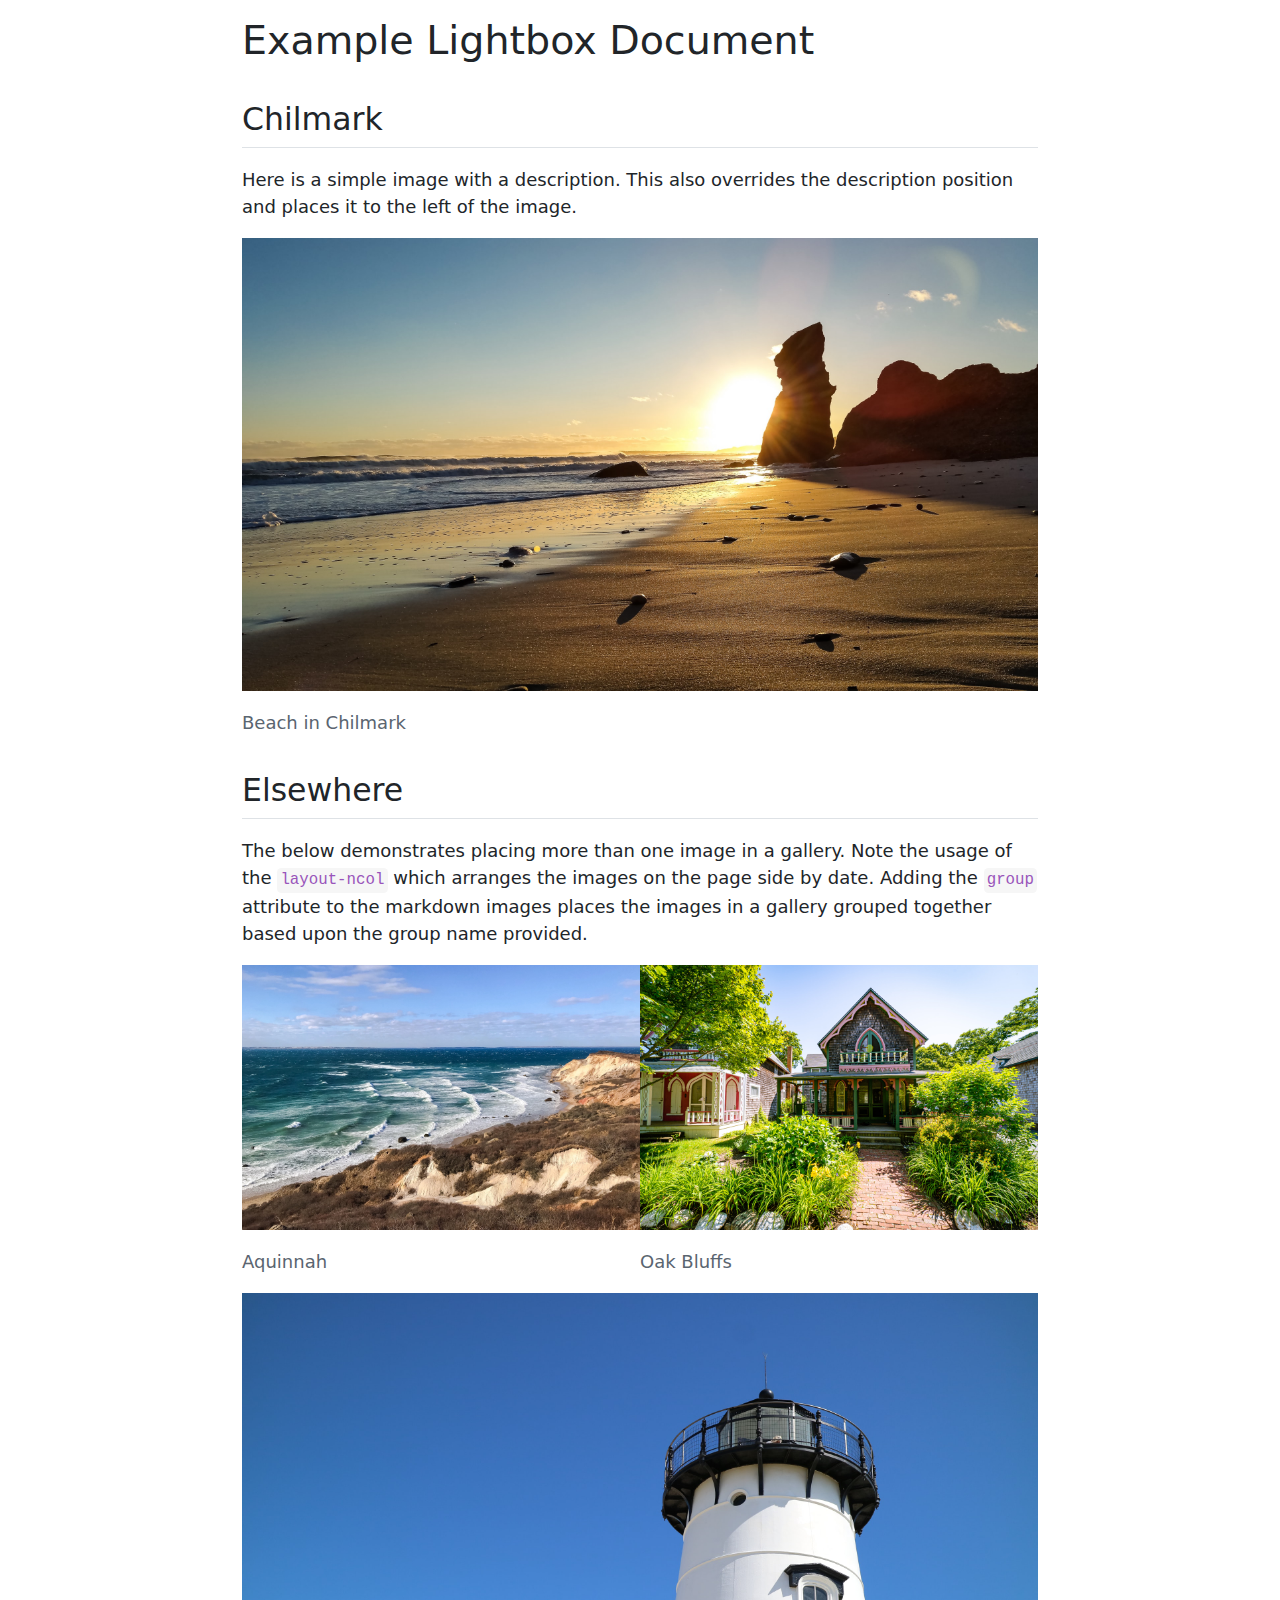
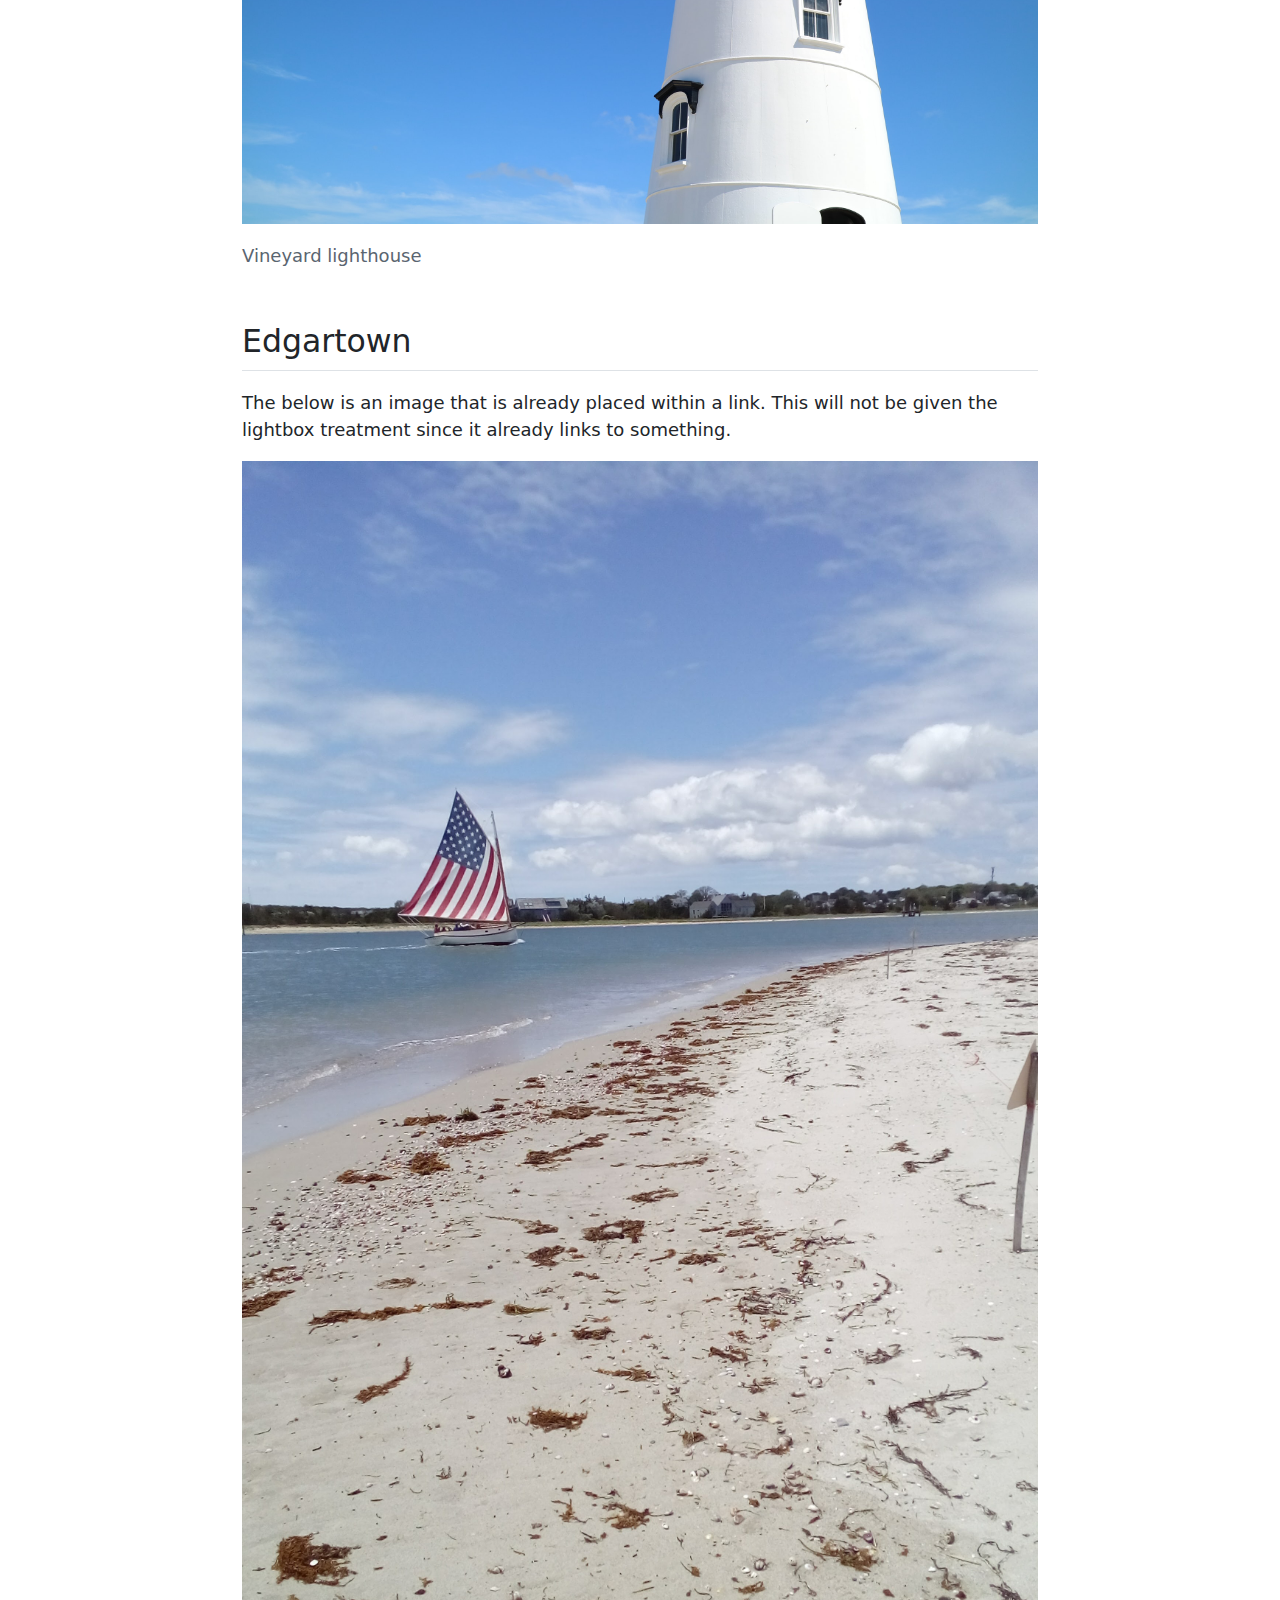
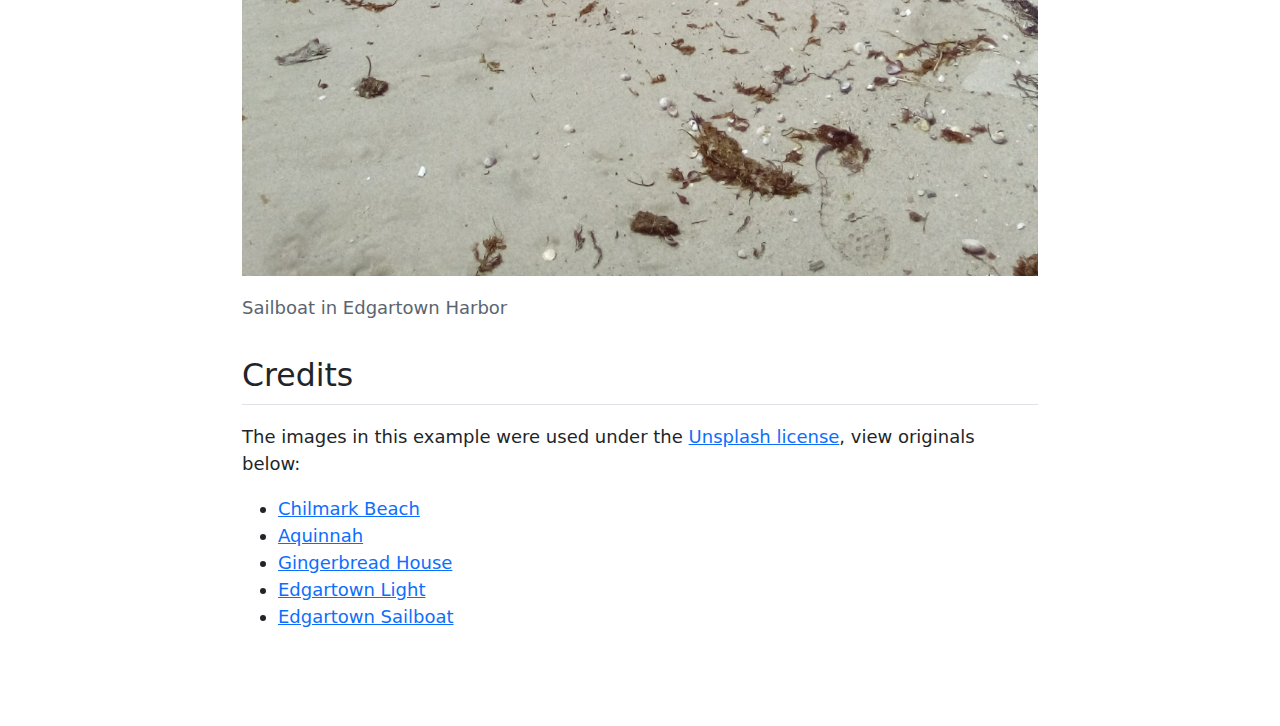
==== index.html @ 927add0f "Built site for gh-pages" ====
<!DOCTYPE html>
<html xmlns="http://www.w3.org/1999/xhtml" lang="en" xml:lang="en"><head>

<meta charset="utf-8">
<meta name="generator" content="quarto-99.9.9">

<meta name="viewport" content="width=device-width, initial-scale=1.0, user-scalable=yes">


<title>Example Lightbox Document</title>
<style>
code{white-space: pre-wrap;}
span.smallcaps{font-variant: small-caps;}
span.underline{text-decoration: underline;}
div.column{display: inline-block; vertical-align: top; width: 50%;}
div.hanging-indent{margin-left: 1.5em; text-indent: -1.5em;}
ul.task-list{list-style: none;}
</style>


<script src="example_files/libs/clipboard/clipboard.min.js"></script>
<script src="example_files/libs/quarto-html/quarto.js"></script>
<script src="example_files/libs/quarto-html/popper.min.js"></script>
<script src="example_files/libs/quarto-html/tippy.umd.min.js"></script>
<script src="example_files/libs/quarto-html/anchor.min.js"></script>
<link href="example_files/libs/quarto-html/tippy.css" rel="stylesheet">
<link href="example_files/libs/quarto-html/quarto-syntax-highlighting.css" rel="stylesheet" id="quarto-text-highlighting-styles">
<script src="example_files/libs/bootstrap/bootstrap.min.js"></script>
<link href="example_files/libs/bootstrap/bootstrap-icons.css" rel="stylesheet">
<link href="example_files/libs/bootstrap/bootstrap.min.css" rel="stylesheet" id="quarto-bootstrap" data-mode="light">
<script src="example_files/libs/quarto-contrib/glightbox/glightbox.min.js"></script>
<link href="example_files/libs/quarto-contrib/glightbox/glightbox.min.css" rel="stylesheet">
<link href="example_files/libs/quarto-contrib/glightbox/lightbox.css" rel="stylesheet">


</head>

<body class="fullcontent">

<div id="quarto-content" class="page-columns page-rows-contents page-layout-article">

<main class="content" id="quarto-document-content">

<header id="title-block-header" class="quarto-title-block default">
<div class="quarto-title">
<h1 class="title">Example Lightbox Document</h1>
</div>



<div class="quarto-title-meta">

    
    
  </div>
  

</header>

<section id="chilmark" class="level2">
<h2 class="anchored" data-anchor-id="chilmark">Chilmark</h2>
<p>Here is a simple image with a description. This also overrides the description position and places it to the left of the image.</p>
<div class="quarto-figure quarto-figure-center">
<figure class="figure">
<p><a href="images/mv-0.jpg" class="lightbox" data-gallery="quarto-lightbox-gallery-1" data-description="Chilmark has a reputation as having some of the best beaches on Martha's Vineyard. Chilmark beaches are resident only in the summer, so be sure to have your proof of residency ready if you'd like to visit one of these special places." data-desc-position="left" title="Beach in Chilmark"><img src="images/mv-0.jpg" title="fig:" class="img-fluid figure-img"></a></p>
<p></p><figcaption aria-hidden="true" class="figure-caption">Beach in Chilmark</figcaption><p></p>
</figure>
</div>
</section>
<section id="elsewhere" class="level2">
<h2 class="anchored" data-anchor-id="elsewhere">Elsewhere</h2>
<p>The below demonstrates placing more than one image in a gallery. Note the usage of the <code>layout-ncol</code> which arranges the images on the page side by date. Adding the <code>group</code> attribute to the markdown images places the images in a gallery grouped together based upon the group name provided.</p>
<div class="quarto-layout-panel">
<div class="quarto-layout-row quarto-layout-valign-top">
<div class="quarto-figure quarto-figure-center" style="flex-basis: 50.0%;justify-content: center;">
<figure class="figure">
<p><a href="images/mv-1.jpg" class="lightbox" data-description="The waves break off the coast of Aquinnah on a beautiful summer day." data-gallery="elsewhere" title="Aquinnah"><img src="images/mv-1.jpg" title="fig:" class="img-fluid figure-img"></a></p>
<p></p><figcaption aria-hidden="true" class="figure-caption">Aquinnah</figcaption><p></p>
</figure>
</div>
<div class="quarto-figure quarto-figure-center" style="flex-basis: 50.0%;justify-content: center;">
<figure class="figure">
<p><a href="images/mv-3.jpg" class="lightbox" data-description="Oak Bluffs is famous for its Gingerbread cottages, busy town center, and party like atmosphere." data-gallery="elsewhere" title="Oak Bluffs"><img src="images/mv-3.jpg" title="fig:" class="img-fluid figure-img"></a></p>
<p></p><figcaption aria-hidden="true" class="figure-caption">Oak Bluffs</figcaption><p></p>
</figure>
</div>
</div>
<div class="quarto-layout-row quarto-layout-valign-top">
<div class="quarto-figure quarto-figure-center" style="flex-basis: 100.0%;justify-content: center;">
<figure class="figure">
<p><a href="images/mv-2.jpg" class="lightbox" data-description="The Edgartown Lighthouse is a short walk from downtown and has beautiful views over the entrance to Edgartown Harbor." data-gallery="elsewhere" title="Vineyard lighthouse"><img src="images/mv-2.jpg" title="fig:" class="img-fluid figure-img"></a></p>
<p></p><figcaption aria-hidden="true" class="figure-caption">Vineyard lighthouse</figcaption><p></p>
</figure>
</div>
</div>
</div>
</section>
<section id="edgartown" class="level2">
<h2 class="anchored" data-anchor-id="edgartown">Edgartown</h2>
<p>The below is an image that is already placed within a link. This will not be given the lightbox treatment since it already links to something.</p>
<div class="quarto-figure quarto-figure-center">
<figure class="figure">
<p><a href="https://www.google.com"><img src="images/mv-4.jpg" class="img-fluid figure-img"></a></p>
<p></p><figcaption aria-hidden="true" class="figure-caption">Sailboat in Edgartown Harbor</figcaption><p></p>
</figure>
</div>
</section>
<section id="credits" class="level2">
<h2 class="anchored" data-anchor-id="credits">Credits</h2>
<p>The images in this example were used under the <a href="https://unsplash.com/license">Unsplash license</a>, view originals below:</p>
<ul>
<li><a href="https://unsplash.com/photos/VBDJGOMCwps">Chilmark Beach</a></li>
<li><a href="https://unsplash.com/photos/2iQnDPLIXwU">Aquinnah</a></li>
<li><a href="https://unsplash.com/photos/HQEtvlNzUyA">Gingerbread House</a></li>
<li><a href="https://unsplash.com/photos/f59MyOfLpi8">Edgartown Light</a></li>
<li><a href="https://unsplash.com/photos/IiLiz7XpQpI">Edgartown Sailboat</a></li>
</ul>
</section>

</main>
<!-- /main column -->
<script id="quarto-html-after-body" type="application/javascript">
window.document.addEventListener("DOMContentLoaded", function (event) {
  const toggleBodyColorMode = (bsSheetEl) => {
    const mode = bsSheetEl.getAttribute("data-mode");
    const bodyEl = window.document.querySelector("body");
    if (mode === "dark") {
      bodyEl.classList.add("quarto-dark");
      bodyEl.classList.remove("quarto-light");
    } else {
      bodyEl.classList.add("quarto-light");
      bodyEl.classList.remove("quarto-dark");
    }
  }
  const toggleBodyColorPrimary = () => {
    toggleBodyColorMode(window.document.querySelector("link#quarto-bootstrap"));
  }
  toggleBodyColorPrimary();  
  const icon = "";
  const anchorJS = new window.AnchorJS();
  anchorJS.options = {
    placement: 'right',
    icon: icon
  };
  anchorJS.add('.anchored');
  const clipboard = new window.ClipboardJS('.code-copy-button', {
    target: function(trigger) {
      return trigger.previousElementSibling;
    }
  });
  clipboard.on('success', function(e) {
    // button target
    const button = e.trigger;
    // don't keep focus
    button.blur();
    // flash "checked"
    button.classList.add('code-copy-button-checked');
    var currentTitle = button.getAttribute("title");
    button.setAttribute("title", "Copied!");
    setTimeout(function() {
      button.setAttribute("title", currentTitle);
      button.classList.remove('code-copy-button-checked');
    }, 1000);
    // clear code selection
    e.clearSelection();
  });
  function tippyHover(el, contentFn) {
    const config = {
      allowHTML: true,
      content: contentFn,
      maxWidth: 500,
      delay: 100,
      arrow: false,
      appendTo: function(el) {
          return el.parentElement;
      },
      interactive: true,
      interactiveBorder: 10,
      theme: 'quarto',
      placement: 'bottom-start'
    };
    window.tippy(el, config); 
  }
  const noterefs = window.document.querySelectorAll('a[role="doc-noteref"]');
  for (var i=0; i<noterefs.length; i++) {
    const ref = noterefs[i];
    tippyHover(ref, function() {
      let href = ref.getAttribute('href');
      try { href = new URL(href).hash; } catch {}
      const id = href.replace(/^#\/?/, "");
      const note = window.document.getElementById(id);
      return note.innerHTML;
    });
  }
  var bibliorefs = window.document.querySelectorAll('a[role="doc-biblioref"]');
  for (var i=0; i<bibliorefs.length; i++) {
    const ref = bibliorefs[i];
    const cites = ref.parentNode.getAttribute('data-cites').split(' ');
    tippyHover(ref, function() {
      var popup = window.document.createElement('div');
      cites.forEach(function(cite) {
        var citeDiv = window.document.createElement('div');
        citeDiv.classList.add('hanging-indent');
        citeDiv.classList.add('csl-entry');
        var biblioDiv = window.document.getElementById('ref-' + cite);
        if (biblioDiv) {
          citeDiv.innerHTML = biblioDiv.innerHTML;
        }
        popup.appendChild(citeDiv);
      });
      return popup.innerHTML;
    });
  }
});
</script>
</div> <!-- /content -->
<script>var lightboxQuarto = GLightbox({"closeEffect":"zoom","selector":".lightbox","loop":true,"descPosition":"bottom","openEffect":"zoom"});</script>



</body></html>
---- example_files/libs/quarto-html/tippy.css ----
.tippy-box[data-animation=fade][data-state=hidden]{opacity:0}[data-tippy-root]{max-width:calc(100vw - 10px)}.tippy-box{position:relative;background-color:#333;color:#fff;border-radius:4px;font-size:14px;line-height:1.4;white-space:normal;outline:0;transition-property:transform,visibility,opacity}.tippy-box[data-placement^=top]>.tippy-arrow{bottom:0}.tippy-box[data-placement^=top]>.tippy-arrow:before{bottom:-7px;left:0;border-width:8px 8px 0;border-top-color:initial;transform-origin:center top}.tippy-box[data-placement^=bottom]>.tippy-arrow{top:0}.tippy-box[data-placement^=bottom]>.tippy-arrow:before{top:-7px;left:0;border-width:0 8px 8px;border-bottom-color:initial;transform-origin:center bottom}.tippy-box[data-placement^=left]>.tippy-arrow{right:0}.tippy-box[data-placement^=left]>.tippy-arrow:before{border-width:8px 0 8px 8px;border-left-color:initial;right:-7px;transform-origin:center left}.tippy-box[data-placement^=right]>.tippy-arrow{left:0}.tippy-box[data-placement^=right]>.tippy-arrow:before{left:-7px;border-width:8px 8px 8px 0;border-right-color:initial;transform-origin:center right}.tippy-box[data-inertia][data-state=visible]{transition-timing-function:cubic-bezier(.54,1.5,.38,1.11)}.tippy-arrow{width:16px;height:16px;color:#333}.tippy-arrow:before{content:"";position:absolute;border-color:transparent;border-style:solid}.tippy-content{position:relative;padding:5px 9px;z-index:1}
---- example_files/libs/quarto-html/quarto-syntax-highlighting.css ----
/* quarto syntax highlight colors */
:root {
  --quarto-hl-ot-color: #003B4F;
  --quarto-hl-at-color: #657422;
  --quarto-hl-ss-color: #20794D;
  --quarto-hl-an-color: #5E5E5E;
  --quarto-hl-fu-color: #4758AB;
  --quarto-hl-st-color: #20794D;
  --quarto-hl-cf-color: #003B4F;
  --quarto-hl-op-color: #5E5E5E;
  --quarto-hl-er-color: #AD0000;
  --quarto-hl-bn-color: #AD0000;
  --quarto-hl-al-color: #AD0000;
  --quarto-hl-va-color: #111111;
  --quarto-hl-bu-color: inherit;
  --quarto-hl-ex-color: inherit;
  --quarto-hl-pp-color: #AD0000;
  --quarto-hl-in-color: #5E5E5E;
  --quarto-hl-vs-color: #20794D;
  --quarto-hl-wa-color: #5E5E5E;
  --quarto-hl-do-color: #5E5E5E;
  --quarto-hl-im-color: #00769E;
  --quarto-hl-ch-color: #20794D;
  --quarto-hl-dt-color: #AD0000;
  --quarto-hl-fl-color: #AD0000;
  --quarto-hl-co-color: #5E5E5E;
  --quarto-hl-cv-color: #5E5E5E;
  --quarto-hl-cn-color: #8f5902;
  --quarto-hl-sc-color: #5E5E5E;
  --quarto-hl-dv-color: #AD0000;
  --quarto-hl-kw-color: #003B4F;
}

/* other quarto variables */
:root {
  --quarto-font-monospace: SFMono-Regular, Menlo, Monaco, Consolas, "Liberation Mono", "Courier New", monospace;
}

pre > code.sourceCode > span {
  color: #003B4F;
}

code span {
  color: #003B4F;
}

code.sourceCode > span {
  color: #003B4F;
}

div.sourceCode,
div.sourceCode pre.sourceCode {
  color: #003B4F;
}

code span.ot {
  color: #003B4F;
}

code span.at {
  color: #657422;
}

code span.ss {
  color: #20794D;
}

code span.an {
  color: #5E5E5E;
}

code span.fu {
  color: #4758AB;
}

code span.st {
  color: #20794D;
}

code span.cf {
  color: #003B4F;
}

code span.op {
  color: #5E5E5E;
}

code span.er {
  color: #AD0000;
}

code span.bn {
  color: #AD0000;
}

code span.al {
  color: #AD0000;
}

code span.va {
  color: #111111;
}

code span.pp {
  color: #AD0000;
}

code span.in {
  color: #5E5E5E;
}

code span.vs {
  color: #20794D;
}

code span.wa {
  color: #5E5E5E;
  font-style: italic;
}

code span.do {
  color: #5E5E5E;
  font-style: italic;
}

code span.im {
  color: #00769E;
}

code span.ch {
  color: #20794D;
}

code span.dt {
  color: #AD0000;
}

code span.fl {
  color: #AD0000;
}

code span.co {
  color: #5E5E5E;
}

code span.cv {
  color: #5E5E5E;
  font-style: italic;
}

code span.cn {
  color: #8f5902;
}

code span.sc {
  color: #5E5E5E;
}

code span.dv {
  color: #AD0000;
}

code span.kw {
  color: #003B4F;
}

.prevent-inlining {
  content: "</";
}

/*# sourceMappingURL=debc5d5d77c3f9108843748ff7464032.css.map */
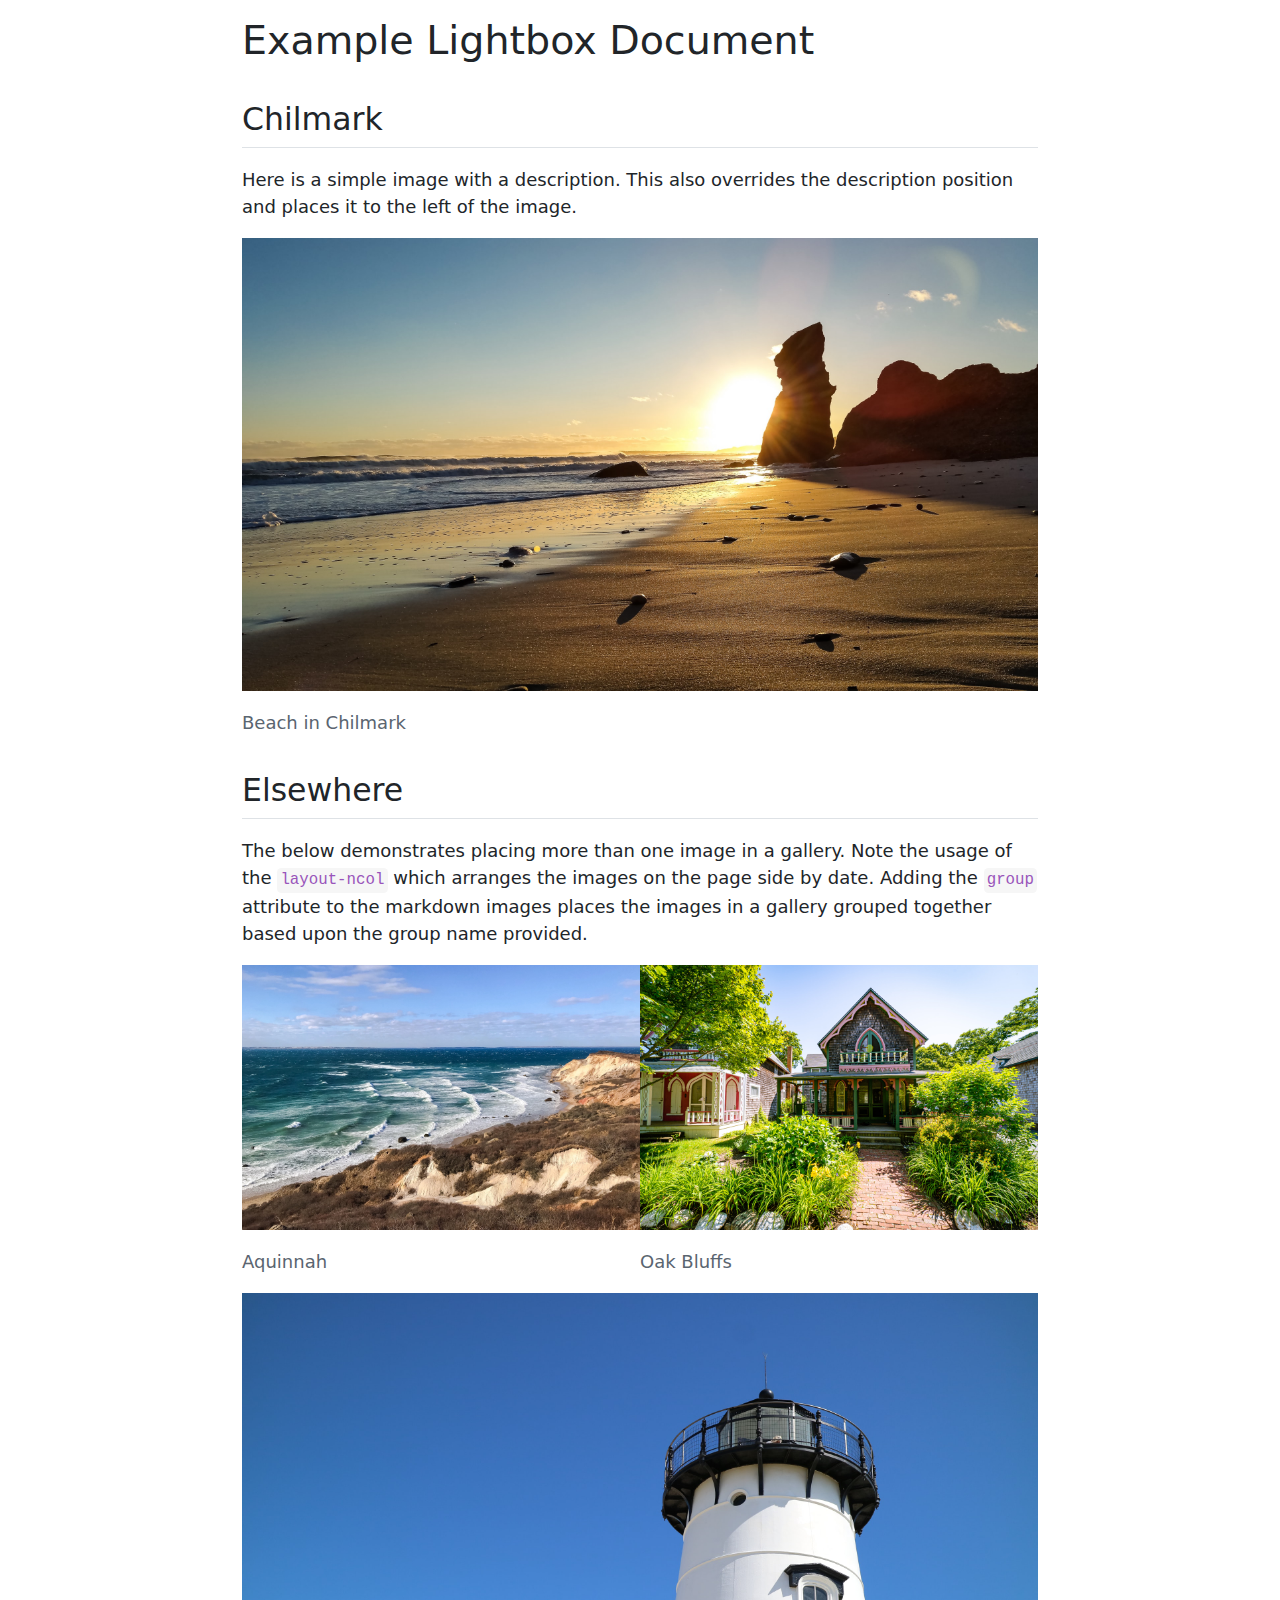
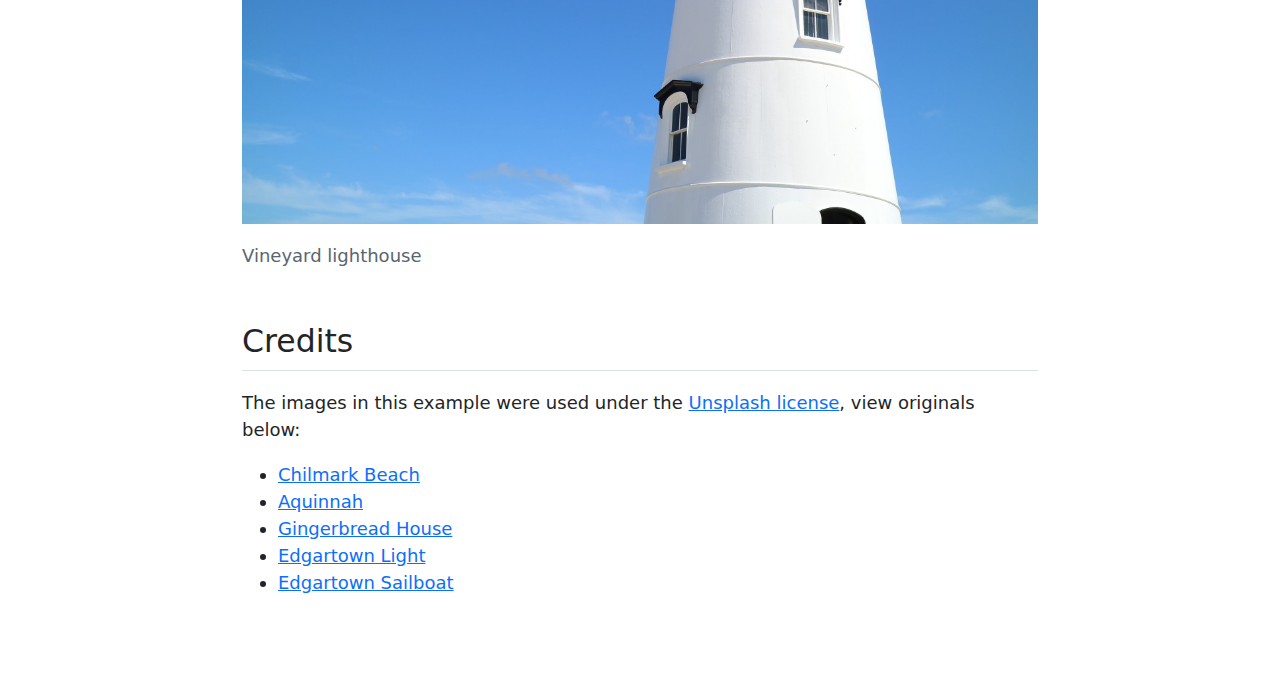
==== commit a055ce9b: "Built site for gh-pages" ====
--- a/index.html
+++ b/index.html
@@ -62,7 +62,7 @@
 <p>Here is a simple image with a description. This also overrides the description position and places it to the left of the image.</p>
 <div class="quarto-figure quarto-figure-center">
 <figure class="figure">
-<p><a href="images/mv-0.jpg" class="lightbox" data-gallery="quarto-lightbox-gallery-1" data-description="Chilmark has a reputation as having some of the best beaches on Martha's Vineyard. Chilmark beaches are resident only in the summer, so be sure to have your proof of residency ready if you'd like to visit one of these special places." data-desc-position="left" title="Beach in Chilmark"><img src="images/mv-0.jpg" title="fig:" class="img-fluid figure-img"></a></p>
+<p><a href="images/mv-0.jpg" class="lightbox" data-desc-position="left" data-description="Chilmark has a reputation as having some of the best beaches on Martha's Vineyard. Chilmark beaches are resident only in the summer, so be sure to have your proof of residency ready if you'd like to visit one of these special places." data-gallery="quarto-lightbox-gallery-1" title="Beach in Chilmark"><img src="images/mv-0.jpg" title="fig:" class="img-fluid figure-img"></a></p>
 <p></p><figcaption aria-hidden="true" class="figure-caption">Beach in Chilmark</figcaption><p></p>
 </figure>
 </div>
@@ -74,13 +74,13 @@
 <div class="quarto-layout-row quarto-layout-valign-top">
 <div class="quarto-figure quarto-figure-center" style="flex-basis: 50.0%;justify-content: center;">
 <figure class="figure">
-<p><a href="images/mv-1.jpg" class="lightbox" data-description="The waves break off the coast of Aquinnah on a beautiful summer day." data-gallery="elsewhere" title="Aquinnah"><img src="images/mv-1.jpg" title="fig:" class="img-fluid figure-img"></a></p>
+<p><a href="images/mv-1.jpg" class="lightbox" data-gallery="elsewhere" data-description="The waves break off the coast of Aquinnah on a beautiful summer day." title="Aquinnah"><img src="images/mv-1.jpg" title="fig:" class="img-fluid figure-img"></a></p>
 <p></p><figcaption aria-hidden="true" class="figure-caption">Aquinnah</figcaption><p></p>
 </figure>
 </div>
 <div class="quarto-figure quarto-figure-center" style="flex-basis: 50.0%;justify-content: center;">
 <figure class="figure">
-<p><a href="images/mv-3.jpg" class="lightbox" data-description="Oak Bluffs is famous for its Gingerbread cottages, busy town center, and party like atmosphere." data-gallery="elsewhere" title="Oak Bluffs"><img src="images/mv-3.jpg" title="fig:" class="img-fluid figure-img"></a></p>
+<p><a href="images/mv-3.jpg" class="lightbox" data-gallery="elsewhere" data-description="Oak Bluffs is famous for its Gingerbread cottages, busy town center, and party like atmosphere." title="Oak Bluffs"><img src="images/mv-3.jpg" title="fig:" class="img-fluid figure-img"></a></p>
 <p></p><figcaption aria-hidden="true" class="figure-caption">Oak Bluffs</figcaption><p></p>
 </figure>
 </div>
@@ -88,21 +88,11 @@
 <div class="quarto-layout-row quarto-layout-valign-top">
 <div class="quarto-figure quarto-figure-center" style="flex-basis: 100.0%;justify-content: center;">
 <figure class="figure">
-<p><a href="images/mv-2.jpg" class="lightbox" data-description="The Edgartown Lighthouse is a short walk from downtown and has beautiful views over the entrance to Edgartown Harbor." data-gallery="elsewhere" title="Vineyard lighthouse"><img src="images/mv-2.jpg" title="fig:" class="img-fluid figure-img"></a></p>
+<p><a href="images/mv-2.jpg" class="lightbox" data-gallery="elsewhere" data-description="The Edgartown Lighthouse is a short walk from downtown and has beautiful views over the entrance to Edgartown Harbor." title="Vineyard lighthouse"><img src="images/mv-2.jpg" title="fig:" class="img-fluid figure-img"></a></p>
 <p></p><figcaption aria-hidden="true" class="figure-caption">Vineyard lighthouse</figcaption><p></p>
 </figure>
 </div>
 </div>
-</div>
-</section>
-<section id="edgartown" class="level2">
-<h2 class="anchored" data-anchor-id="edgartown">Edgartown</h2>
-<p>The below is an image that is already placed within a link. This will not be given the lightbox treatment since it already links to something.</p>
-<div class="quarto-figure quarto-figure-center">
-<figure class="figure">
-<p><a href="https://www.google.com"><img src="images/mv-4.jpg" class="img-fluid figure-img"></a></p>
-<p></p><figcaption aria-hidden="true" class="figure-caption">Sailboat in Edgartown Harbor</figcaption><p></p>
-</figure>
 </div>
 </section>
 <section id="credits" class="level2">
@@ -214,7 +204,7 @@
 });
 </script>
 </div> <!-- /content -->
-<script>var lightboxQuarto = GLightbox({"closeEffect":"zoom","selector":".lightbox","loop":true,"descPosition":"bottom","openEffect":"zoom"});</script>
+<script>var lightboxQuarto = GLightbox({"selector":".lightbox","closeEffect":"zoom","loop":true,"descPosition":"bottom","openEffect":"zoom"});</script>
 
 
 
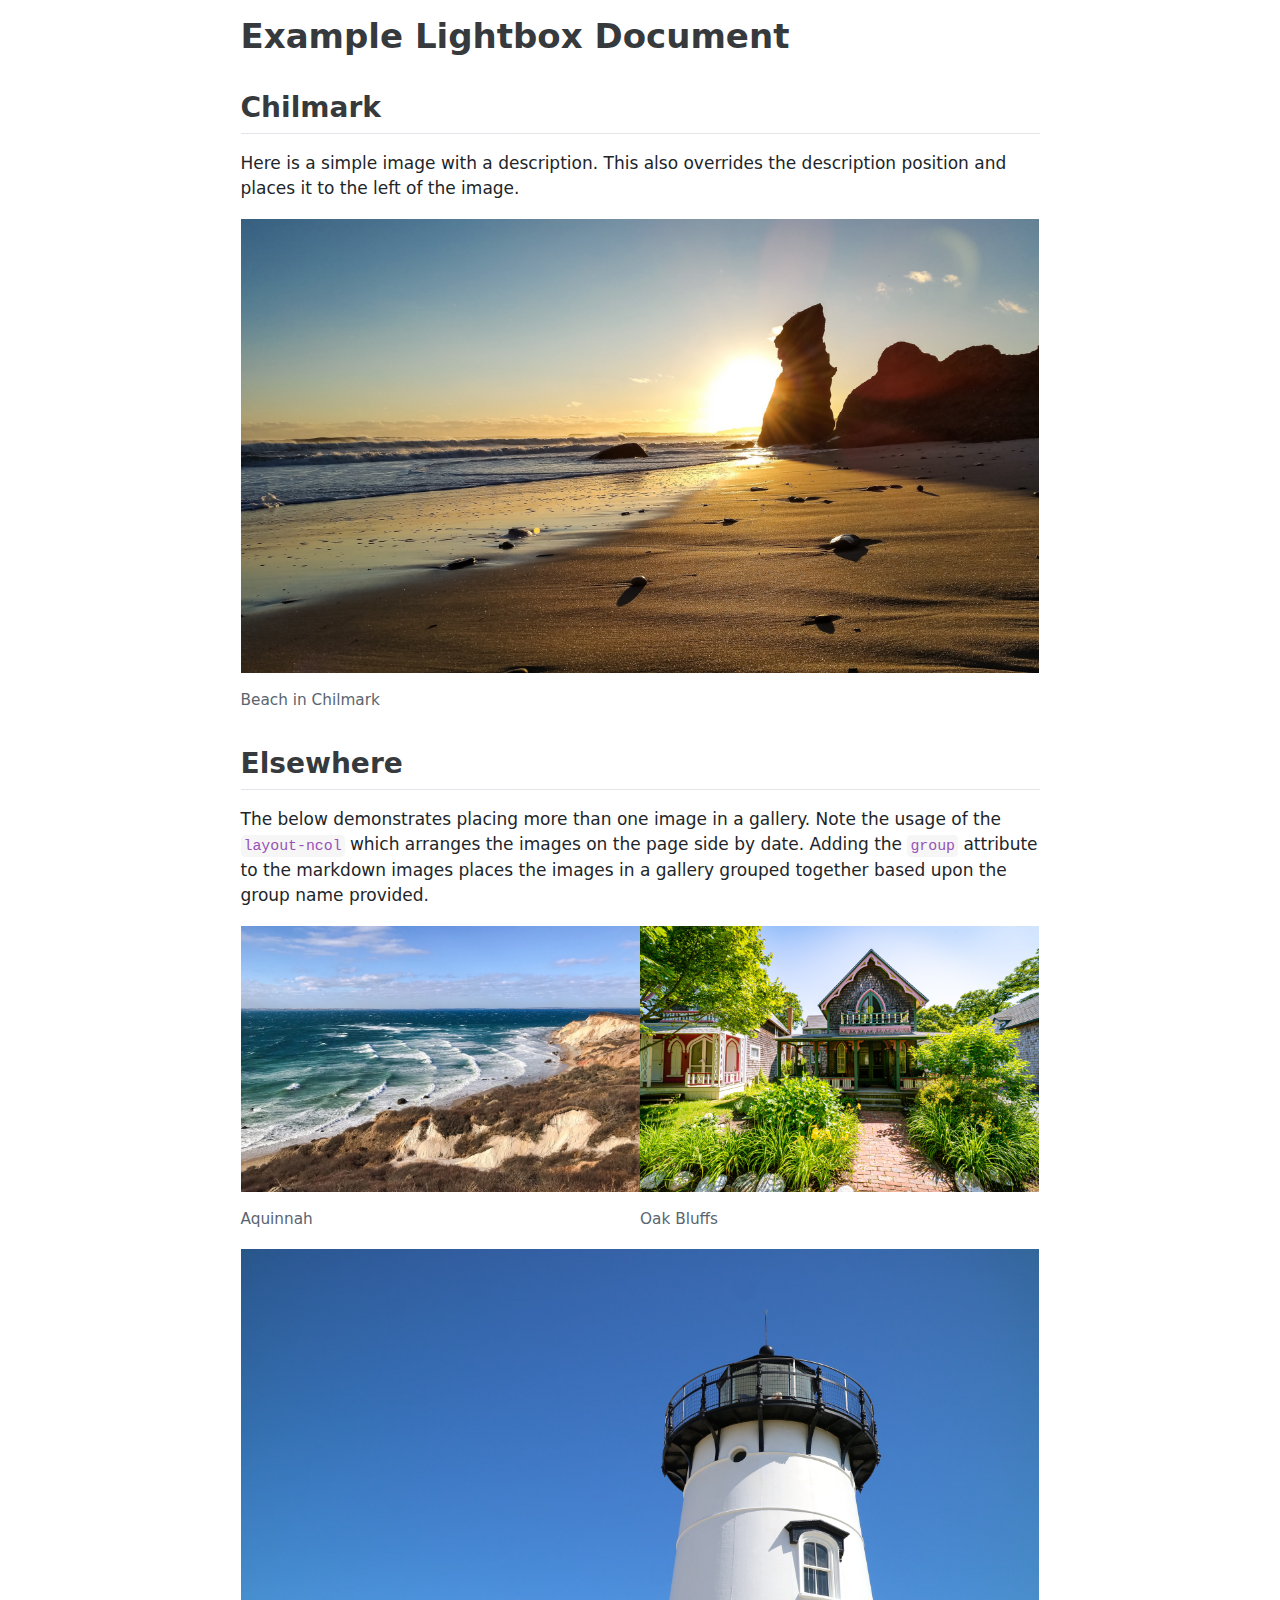
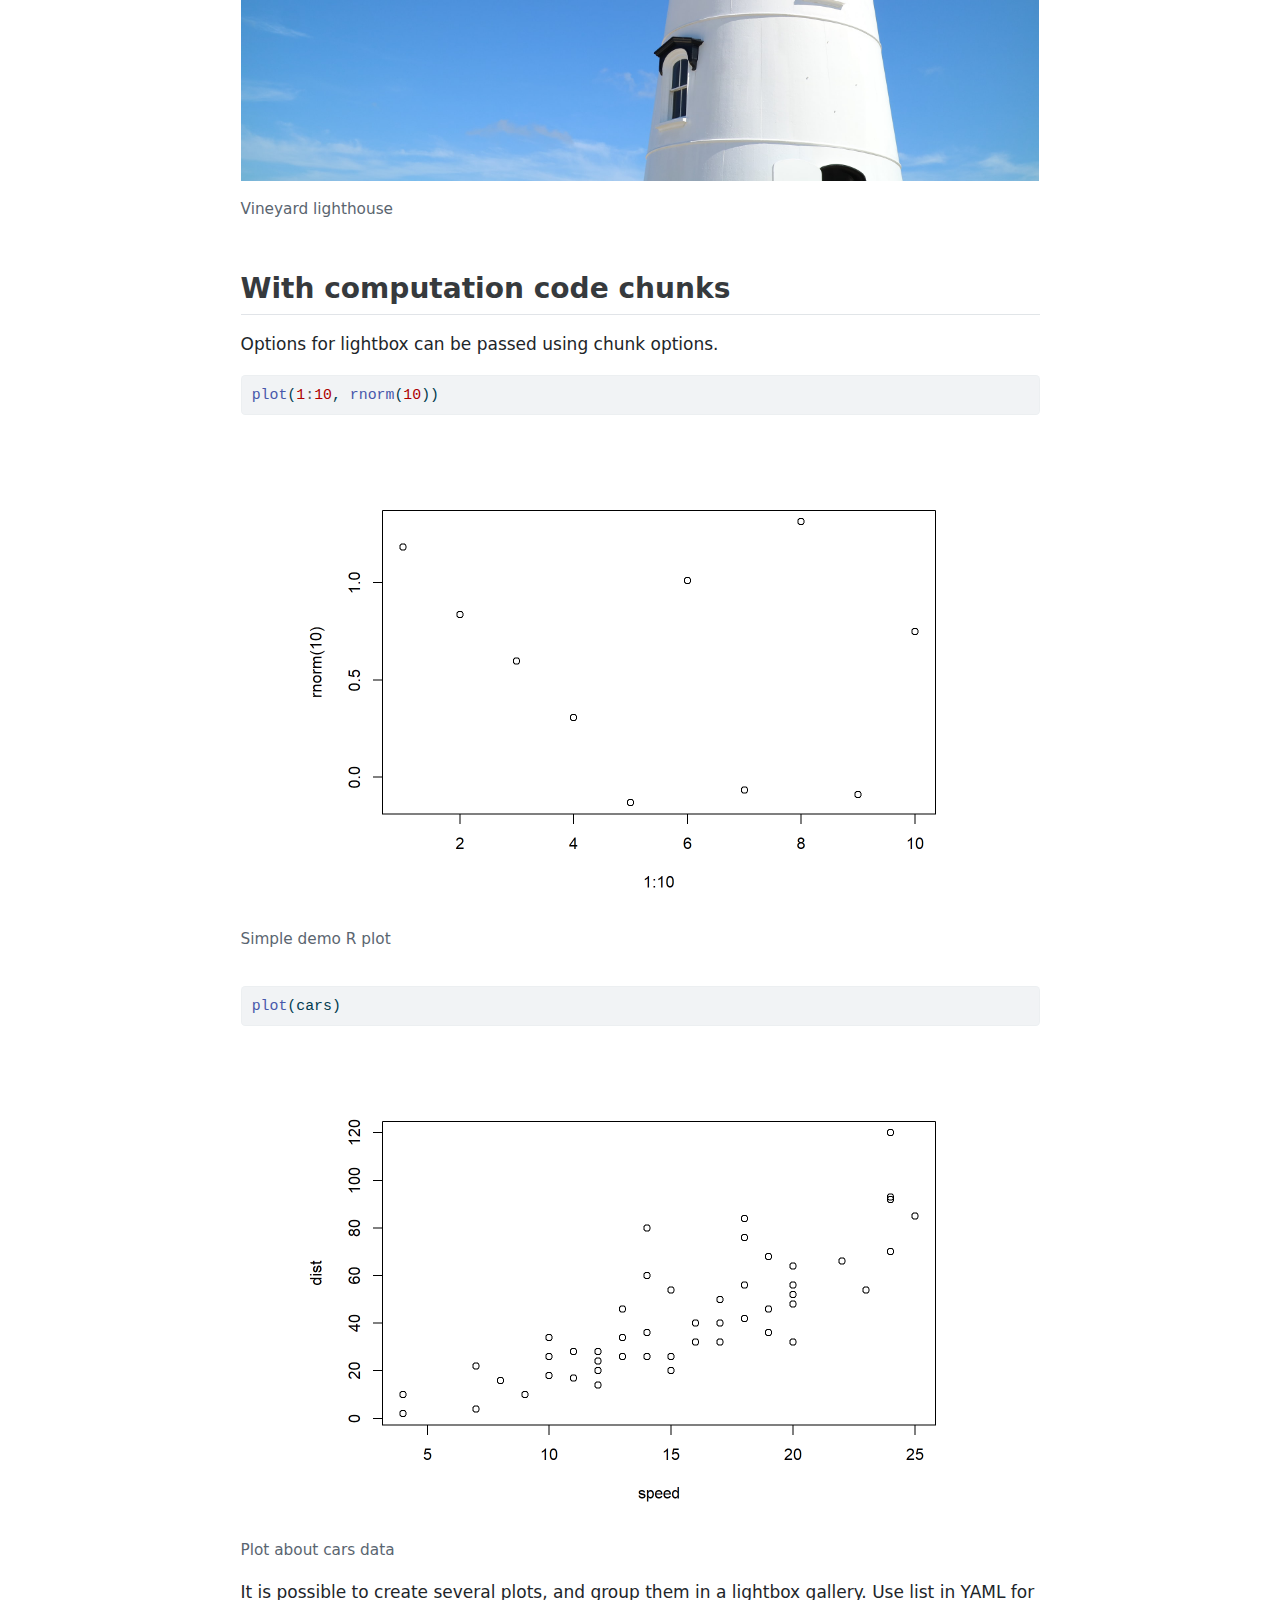
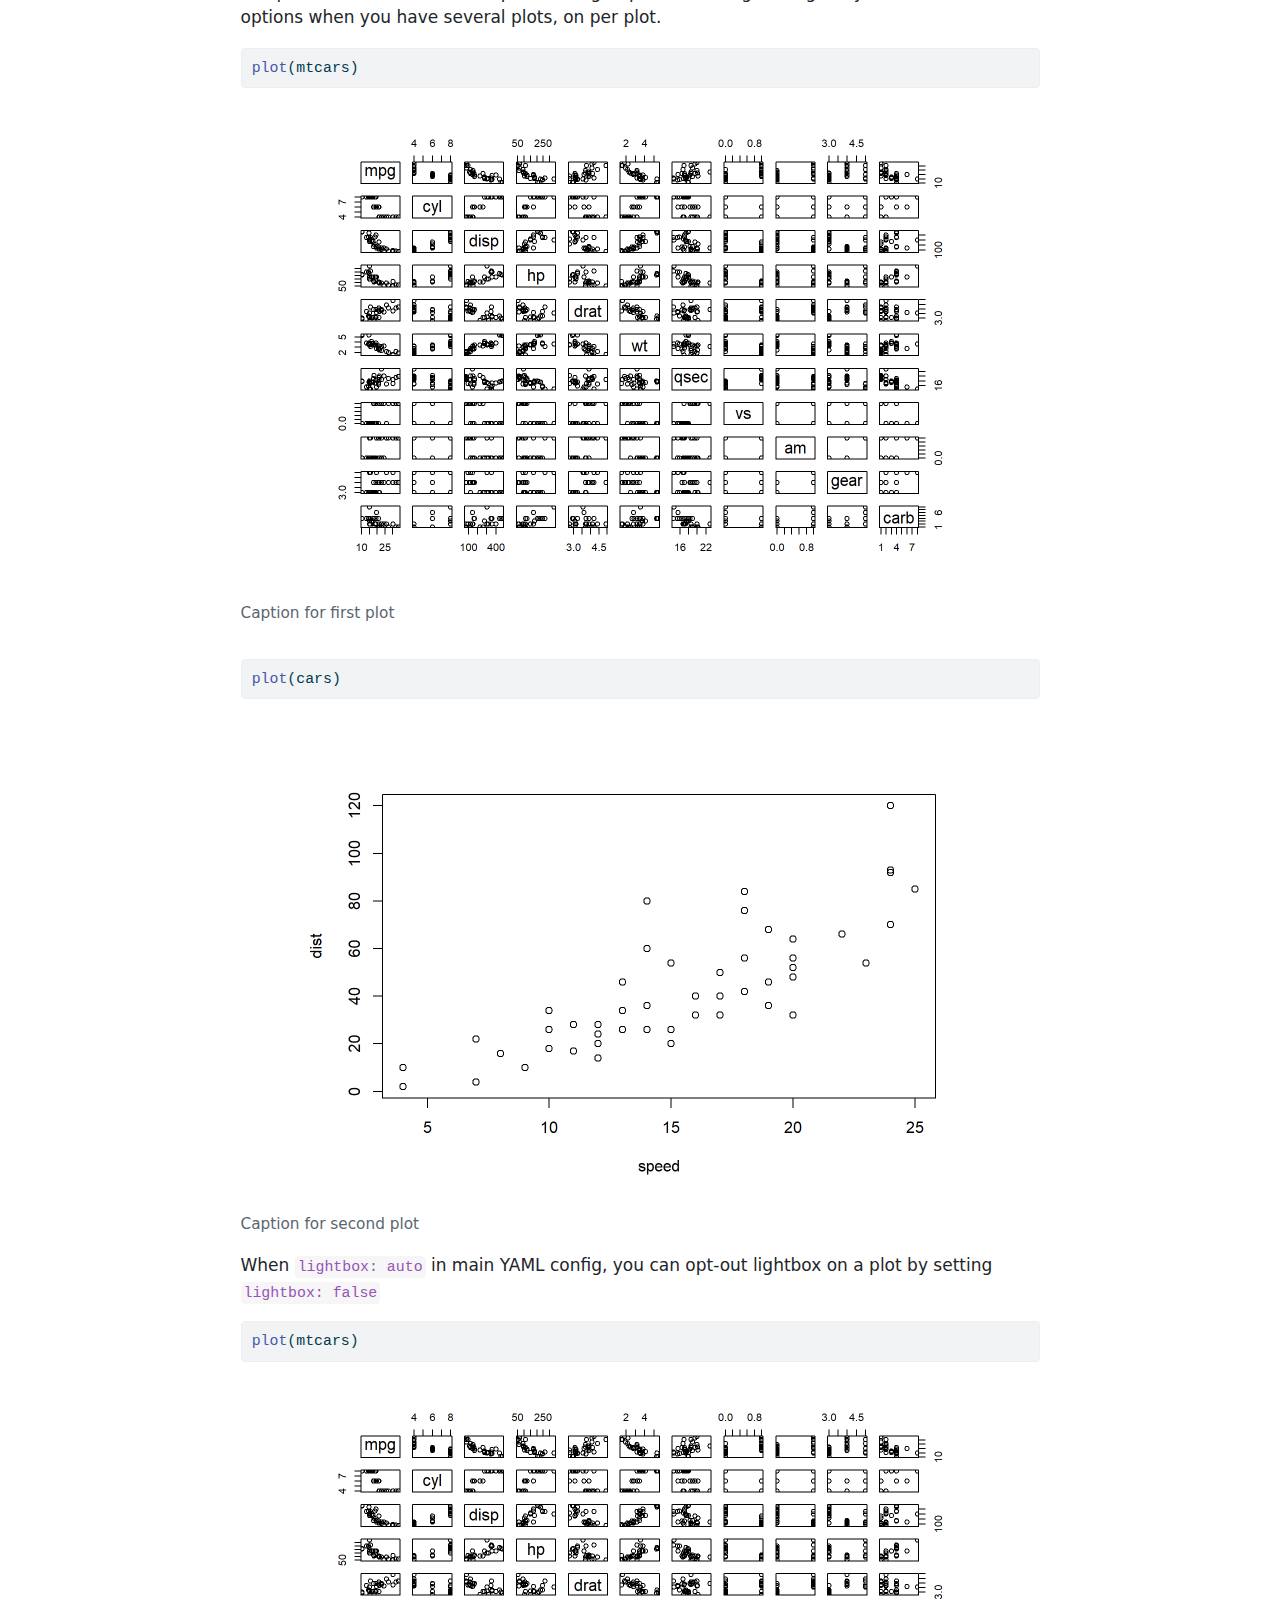
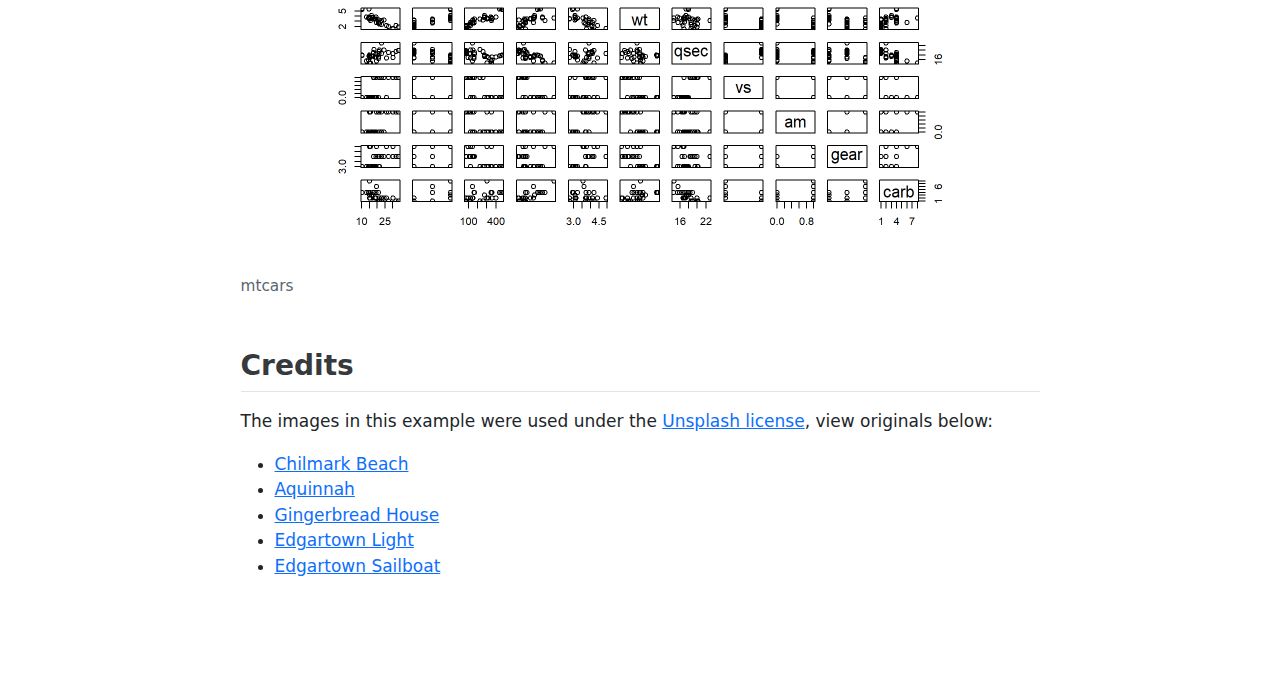
==== commit 291ad18f: "Built site for gh-pages" ====
--- a/index.html
+++ b/index.html
@@ -11,10 +11,49 @@
 <style>
 code{white-space: pre-wrap;}
 span.smallcaps{font-variant: small-caps;}
-span.underline{text-decoration: underline;}
-div.column{display: inline-block; vertical-align: top; width: 50%;}
+div.columns{display: flex; gap: min(4vw, 1.5em);}
+div.column{flex: auto; overflow-x: auto;}
 div.hanging-indent{margin-left: 1.5em; text-indent: -1.5em;}
 ul.task-list{list-style: none;}
+ul.task-list li input[type="checkbox"] {
+  width: 0.8em;
+  margin: 0 0.8em 0.2em -1em; /* quarto-specific, see https://github.com/quarto-dev/quarto-cli/issues/4556 */ 
+  vertical-align: middle;
+}
+/* CSS for syntax highlighting */
+pre > code.sourceCode { white-space: pre; position: relative; }
+pre > code.sourceCode > span { display: inline-block; line-height: 1.25; }
+pre > code.sourceCode > span:empty { height: 1.2em; }
+.sourceCode { overflow: visible; }
+code.sourceCode > span { color: inherit; text-decoration: inherit; }
+div.sourceCode { margin: 1em 0; }
+pre.sourceCode { margin: 0; }
+@media screen {
+div.sourceCode { overflow: auto; }
+}
+@media print {
+pre > code.sourceCode { white-space: pre-wrap; }
+pre > code.sourceCode > span { text-indent: -5em; padding-left: 5em; }
+}
+pre.numberSource code
+  { counter-reset: source-line 0; }
+pre.numberSource code > span
+  { position: relative; left: -4em; counter-increment: source-line; }
+pre.numberSource code > span > a:first-child::before
+  { content: counter(source-line);
+    position: relative; left: -1em; text-align: right; vertical-align: baseline;
+    border: none; display: inline-block;
+    -webkit-touch-callout: none; -webkit-user-select: none;
+    -khtml-user-select: none; -moz-user-select: none;
+    -ms-user-select: none; user-select: none;
+    padding: 0 4px; width: 4em;
+  }
+pre.numberSource { margin-left: 3em;  padding-left: 4px; }
+div.sourceCode
+  {   }
+@media screen {
+pre > code.sourceCode > span > a:first-child::before { text-decoration: underline; }
+}
 </style>
 
 
@@ -51,6 +90,7 @@
 <div class="quarto-title-meta">
 
     
+  
     
   </div>
   
@@ -62,8 +102,94 @@
 <p>Here is a simple image with a description. This also overrides the description position and places it to the left of the image.</p>
 <div class="quarto-figure quarto-figure-center">
 <figure class="figure">
-<p><a href="images/mv-0.jpg" class="lightbox" data-desc-position="left" data-description="Chilmark has a reputation as having some of the best beaches on Martha's Vineyard. Chilmark beaches are resident only in the summer, so be sure to have your proof of residency ready if you'd like to visit one of these special places." data-gallery="quarto-lightbox-gallery-1" title="Beach in Chilmark"><img src="images/mv-0.jpg" title="fig:" class="img-fluid figure-img"></a></p>
-<p></p><figcaption aria-hidden="true" class="figure-caption">Beach in Chilmark</figcaption><p></p>
+<p><a href="images/mv-0.jpg" class="lightbox" data-gallery="quarto-lightbox-gallery-1" data-description="Chilmark
+
+has
+
+a
+
+reputation
+
+as
+
+having
+
+some
+
+of
+
+the
+
+best
+
+beaches
+
+on
+
+Martha’s
+
+Vineyard.
+
+Chilmark
+
+beaches
+
+are
+
+resident
+
+only
+
+in
+
+the
+
+summer,
+
+so
+
+be
+
+sure
+
+to
+
+have
+
+your
+
+proof
+
+of
+
+residency
+
+ready
+
+if
+
+you’d
+
+like
+
+to
+
+visit
+
+one
+
+of
+
+these
+
+special
+
+places.
+
+<em>credit:</em>
+
+<a href=&quot;https://unsplash.com/photos/VBDJGOMCwps&quot;>Chilmark Beach</a>" title="Beach in Chilmark"><img src="images/mv-0.jpg" class="quarto-discovered-preview-image img-fluid figure-img"></a></p>
+<p></p><figcaption class="figure-caption">Beach in Chilmark</figcaption><p></p>
 </figure>
 </div>
 </section>
@@ -74,22 +200,213 @@
 <div class="quarto-layout-row quarto-layout-valign-top">
 <div class="quarto-figure quarto-figure-center" style="flex-basis: 50.0%;justify-content: center;">
 <figure class="figure">
-<p><a href="images/mv-1.jpg" class="lightbox" data-gallery="elsewhere" data-description="The waves break off the coast of Aquinnah on a beautiful summer day." title="Aquinnah"><img src="images/mv-1.jpg" title="fig:" class="img-fluid figure-img"></a></p>
-<p></p><figcaption aria-hidden="true" class="figure-caption">Aquinnah</figcaption><p></p>
+<p><a href="images/mv-1.jpg" class="lightbox" data-gallery="elsewhere" data-description="The
+
+waves
+
+break
+
+off
+
+the
+
+coast
+
+of
+
+Aquinnah
+
+on
+
+a
+
+beautiful
+
+summer
+
+day." title="Aquinnah"><img src="images/mv-1.jpg" class="img-fluid figure-img"></a></p>
+<p></p><figcaption class="figure-caption">Aquinnah</figcaption><p></p>
 </figure>
 </div>
 <div class="quarto-figure quarto-figure-center" style="flex-basis: 50.0%;justify-content: center;">
 <figure class="figure">
-<p><a href="images/mv-3.jpg" class="lightbox" data-gallery="elsewhere" data-description="Oak Bluffs is famous for its Gingerbread cottages, busy town center, and party like atmosphere." title="Oak Bluffs"><img src="images/mv-3.jpg" title="fig:" class="img-fluid figure-img"></a></p>
-<p></p><figcaption aria-hidden="true" class="figure-caption">Oak Bluffs</figcaption><p></p>
+<p><a href="images/mv-3.jpg" class="lightbox" data-gallery="elsewhere" data-description="Oak
+
+Bluffs
+
+is
+
+famous
+
+for
+
+its
+
+Gingerbread
+
+cottages,
+
+busy
+
+town
+
+center,
+
+and
+
+party
+
+like
+
+atmosphere." title="Oak Bluffs"><img src="images/mv-3.jpg" class="img-fluid figure-img"></a></p>
+<p></p><figcaption class="figure-caption">Oak Bluffs</figcaption><p></p>
 </figure>
 </div>
 </div>
 <div class="quarto-layout-row quarto-layout-valign-top">
 <div class="quarto-figure quarto-figure-center" style="flex-basis: 100.0%;justify-content: center;">
 <figure class="figure">
-<p><a href="images/mv-2.jpg" class="lightbox" data-gallery="elsewhere" data-description="The Edgartown Lighthouse is a short walk from downtown and has beautiful views over the entrance to Edgartown Harbor." title="Vineyard lighthouse"><img src="images/mv-2.jpg" title="fig:" class="img-fluid figure-img"></a></p>
-<p></p><figcaption aria-hidden="true" class="figure-caption">Vineyard lighthouse</figcaption><p></p>
+<p><a href="images/mv-2.jpg" class="lightbox" data-gallery="elsewhere" data-description="The
+
+Edgartown
+
+Lighthouse
+
+is
+
+a
+
+short
+
+walk
+
+from
+
+downtown
+
+and
+
+has
+
+beautiful
+
+views
+
+over
+
+the
+
+entrance
+
+to
+
+Edgartown
+
+Harbor." title="Vineyard lighthouse"><img src="images/mv-2.jpg" class="img-fluid figure-img"></a></p>
+<p></p><figcaption class="figure-caption">Vineyard lighthouse</figcaption><p></p>
+</figure>
+</div>
+</div>
+</div>
+</section>
+<section id="with-computation-code-chunks" class="level2">
+<h2 class="anchored" data-anchor-id="with-computation-code-chunks">With computation code chunks</h2>
+<p>Options for lightbox can be passed using chunk options.</p>
+<div class="cell">
+<div class="sourceCode cell-code" id="cb1"><pre class="sourceCode r code-with-copy"><code class="sourceCode r"><span id="cb1-1"><a href="#cb1-1" aria-hidden="true" tabindex="-1"></a><span class="fu">plot</span>(<span class="dv">1</span><span class="sc">:</span><span class="dv">10</span>, <span class="fu">rnorm</span>(<span class="dv">10</span>))</span></code><button title="Copy to Clipboard" class="code-copy-button"><i class="bi"></i></button></pre></div>
+<div class="cell-output-display">
+<div class="quarto-figure quarto-figure-center">
+<figure class="figure">
+<p><a href="example_files/figure-html/unnamed-chunk-1-1.png" class="lightbox" data-gallery="r-graph" data-description="This
+
+is
+
+1
+
+to
+
+10
+
+plot" title="Simple demo R plot"><img src="example_files/figure-html/unnamed-chunk-1-1.png" class="img-fluid figure-img" width="672"></a></p>
+<p></p><figcaption class="figure-caption">Simple demo R plot</figcaption><p></p>
+</figure>
+</div>
+</div>
+</div>
+<div class="cell">
+<div class="sourceCode cell-code" id="cb2"><pre class="sourceCode r code-with-copy"><code class="sourceCode r"><span id="cb2-1"><a href="#cb2-1" aria-hidden="true" tabindex="-1"></a><span class="fu">plot</span>(cars)</span></code><button title="Copy to Clipboard" class="code-copy-button"><i class="bi"></i></button></pre></div>
+<div class="cell-output-display">
+<div class="quarto-figure quarto-figure-center">
+<figure class="figure">
+<p><a href="example_files/figure-html/unnamed-chunk-2-1.png" class="lightbox" data-gallery="r-graph" data-description="We
+
+see
+
+our
+
+cars
+
+data
+
+above" title="Plot about cars data"><img src="example_files/figure-html/unnamed-chunk-2-1.png" class="img-fluid figure-img" width="672"></a></p>
+<p></p><figcaption class="figure-caption">Plot about cars data</figcaption><p></p>
+</figure>
+</div>
+</div>
+</div>
+<p>It is possible to create several plots, and group them in a lightbox gallery. Use list in YAML for options when you have several plots, on per plot.</p>
+<div class="cell">
+<div class="sourceCode cell-code" id="cb3"><pre class="sourceCode r code-with-copy"><code class="sourceCode r"><span id="cb3-1"><a href="#cb3-1" aria-hidden="true" tabindex="-1"></a><span class="fu">plot</span>(mtcars)</span></code><button title="Copy to Clipboard" class="code-copy-button"><i class="bi"></i></button></pre></div>
+<div class="cell-output-display">
+<div class="quarto-figure quarto-figure-center">
+<figure class="figure">
+<p><a href="example_files/figure-html/unnamed-chunk-3-1.png" class="lightbox" data-gallery="cars" data-description="This
+
+is
+
+the
+
+decription
+
+for
+
+first
+
+graph" title="Caption for first plot"><img src="example_files/figure-html/unnamed-chunk-3-1.png" class="img-fluid figure-img" width="672"></a></p>
+<p></p><figcaption class="figure-caption">Caption for first plot</figcaption><p></p>
+</figure>
+</div>
+</div>
+<div class="sourceCode cell-code" id="cb4"><pre class="sourceCode r code-with-copy"><code class="sourceCode r"><span id="cb4-1"><a href="#cb4-1" aria-hidden="true" tabindex="-1"></a><span class="fu">plot</span>(cars)</span></code><button title="Copy to Clipboard" class="code-copy-button"><i class="bi"></i></button></pre></div>
+<div class="cell-output-display">
+<div class="quarto-figure quarto-figure-center">
+<figure class="figure">
+<p><a href="example_files/figure-html/unnamed-chunk-3-2.png" class="lightbox" data-gallery="cars" data-description="This
+
+is
+
+the
+
+decription
+
+for
+
+second
+
+graph" title="Caption for second plot"><img src="example_files/figure-html/unnamed-chunk-3-2.png" class="img-fluid figure-img" width="672"></a></p>
+<p></p><figcaption class="figure-caption">Caption for second plot</figcaption><p></p>
+</figure>
+</div>
+</div>
+</div>
+<p>When <code>lightbox: auto</code> in main YAML config, you can opt-out lightbox on a plot by setting <code>lightbox: false</code></p>
+<div class="cell">
+<div class="sourceCode cell-code" id="cb5"><pre class="sourceCode r code-with-copy"><code class="sourceCode r"><span id="cb5-1"><a href="#cb5-1" aria-hidden="true" tabindex="-1"></a><span class="fu">plot</span>(mtcars)</span></code><button title="Copy to Clipboard" class="code-copy-button"><i class="bi"></i></button></pre></div>
+<div class="cell-output-display">
+<div class="quarto-figure quarto-figure-center">
+<figure class="figure">
+<p><img src="example_files/figure-html/unnamed-chunk-4-1.png" class="nolightbox img-fluid figure-img" width="672"></p>
+<p></p><figcaption class="figure-caption">mtcars</figcaption><p></p>
 </figure>
 </div>
 </div>
@@ -123,7 +440,10 @@
     }
   }
   const toggleBodyColorPrimary = () => {
-    toggleBodyColorMode(window.document.querySelector("link#quarto-bootstrap"));
+    const bsSheetEl = window.document.querySelector("link#quarto-bootstrap");
+    if (bsSheetEl) {
+      toggleBodyColorMode(bsSheetEl);
+    }
   }
   toggleBodyColorPrimary();  
   const icon = "";
@@ -133,9 +453,23 @@
     icon: icon
   };
   anchorJS.add('.anchored');
+  const isCodeAnnotation = (el) => {
+    for (const clz of el.classList) {
+      if (clz.startsWith('code-annotation-')) {                     
+        return true;
+      }
+    }
+    return false;
+  }
   const clipboard = new window.ClipboardJS('.code-copy-button', {
-    target: function(trigger) {
-      return trigger.previousElementSibling;
+    text: function(trigger) {
+      const codeEl = trigger.previousElementSibling.cloneNode(true);
+      for (const childEl of codeEl.children) {
+        if (isCodeAnnotation(childEl)) {
+          childEl.remove();
+        }
+      }
+      return codeEl.innerText;
     }
   });
   clipboard.on('success', function(e) {
@@ -147,7 +481,24 @@
     button.classList.add('code-copy-button-checked');
     var currentTitle = button.getAttribute("title");
     button.setAttribute("title", "Copied!");
+    let tooltip;
+    if (window.bootstrap) {
+      button.setAttribute("data-bs-toggle", "tooltip");
+      button.setAttribute("data-bs-placement", "left");
+      button.setAttribute("data-bs-title", "Copied!");
+      tooltip = new bootstrap.Tooltip(button, 
+        { trigger: "manual", 
+          customClass: "code-copy-button-tooltip",
+          offset: [0, -8]});
+      tooltip.show();    
+    }
     setTimeout(function() {
+      if (tooltip) {
+        tooltip.hide();
+        button.removeAttribute("data-bs-title");
+        button.removeAttribute("data-bs-toggle");
+        button.removeAttribute("data-bs-placement");
+      }
       button.setAttribute("title", currentTitle);
       button.classList.remove('code-copy-button-checked');
     }, 1000);
@@ -175,36 +526,141 @@
   for (var i=0; i<noterefs.length; i++) {
     const ref = noterefs[i];
     tippyHover(ref, function() {
-      let href = ref.getAttribute('href');
+      // use id or data attribute instead here
+      let href = ref.getAttribute('data-footnote-href') || ref.getAttribute('href');
       try { href = new URL(href).hash; } catch {}
       const id = href.replace(/^#\/?/, "");
       const note = window.document.getElementById(id);
       return note.innerHTML;
     });
   }
+      let selectedAnnoteEl;
+      const selectorForAnnotation = ( cell, annotation) => {
+        let cellAttr = 'data-code-cell="' + cell + '"';
+        let lineAttr = 'data-code-annotation="' +  annotation + '"';
+        const selector = 'span[' + cellAttr + '][' + lineAttr + ']';
+        return selector;
+      }
+      const selectCodeLines = (annoteEl) => {
+        const doc = window.document;
+        const targetCell = annoteEl.getAttribute("data-target-cell");
+        const targetAnnotation = annoteEl.getAttribute("data-target-annotation");
+        const annoteSpan = window.document.querySelector(selectorForAnnotation(targetCell, targetAnnotation));
+        const lines = annoteSpan.getAttribute("data-code-lines").split(",");
+        const lineIds = lines.map((line) => {
+          return targetCell + "-" + line;
+        })
+        let top = null;
+        let height = null;
+        let parent = null;
+        if (lineIds.length > 0) {
+            //compute the position of the single el (top and bottom and make a div)
+            const el = window.document.getElementById(lineIds[0]);
+            top = el.offsetTop;
+            height = el.offsetHeight;
+            parent = el.parentElement.parentElement;
+          if (lineIds.length > 1) {
+            const lastEl = window.document.getElementById(lineIds[lineIds.length - 1]);
+            const bottom = lastEl.offsetTop + lastEl.offsetHeight;
+            height = bottom - top;
+          }
+          if (top !== null && height !== null && parent !== null) {
+            // cook up a div (if necessary) and position it 
+            let div = window.document.getElementById("code-annotation-line-highlight");
+            if (div === null) {
+              div = window.document.createElement("div");
+              div.setAttribute("id", "code-annotation-line-highlight");
+              div.style.position = 'absolute';
+              parent.appendChild(div);
+            }
+            div.style.top = top - 2 + "px";
+            div.style.height = height + 4 + "px";
+            let gutterDiv = window.document.getElementById("code-annotation-line-highlight-gutter");
+            if (gutterDiv === null) {
+              gutterDiv = window.document.createElement("div");
+              gutterDiv.setAttribute("id", "code-annotation-line-highlight-gutter");
+              gutterDiv.style.position = 'absolute';
+              const codeCell = window.document.getElementById(targetCell);
+              const gutter = codeCell.querySelector('.code-annotation-gutter');
+              gutter.appendChild(gutterDiv);
+            }
+            gutterDiv.style.top = top - 2 + "px";
+            gutterDiv.style.height = height + 4 + "px";
+          }
+          selectedAnnoteEl = annoteEl;
+        }
+      };
+      const unselectCodeLines = () => {
+        const elementsIds = ["code-annotation-line-highlight", "code-annotation-line-highlight-gutter"];
+        elementsIds.forEach((elId) => {
+          const div = window.document.getElementById(elId);
+          if (div) {
+            div.remove();
+          }
+        });
+        selectedAnnoteEl = undefined;
+      };
+      // Attach click handler to the DT
+      const annoteDls = window.document.querySelectorAll('dt[data-target-cell]');
+      for (const annoteDlNode of annoteDls) {
+        annoteDlNode.addEventListener('click', (event) => {
+          const clickedEl = event.target;
+          if (clickedEl !== selectedAnnoteEl) {
+            unselectCodeLines();
+            const activeEl = window.document.querySelector('dt[data-target-cell].code-annotation-active');
+            if (activeEl) {
+              activeEl.classList.remove('code-annotation-active');
+            }
+            selectCodeLines(clickedEl);
+            clickedEl.classList.add('code-annotation-active');
+          } else {
+            // Unselect the line
+            unselectCodeLines();
+            clickedEl.classList.remove('code-annotation-active');
+          }
+        });
+      }
+  const findCites = (el) => {
+    const parentEl = el.parentElement;
+    if (parentEl) {
+      const cites = parentEl.dataset.cites;
+      if (cites) {
+        return {
+          el,
+          cites: cites.split(' ')
+        };
+      } else {
+        return findCites(el.parentElement)
+      }
+    } else {
+      return undefined;
+    }
+  };
   var bibliorefs = window.document.querySelectorAll('a[role="doc-biblioref"]');
   for (var i=0; i<bibliorefs.length; i++) {
     const ref = bibliorefs[i];
-    const cites = ref.parentNode.getAttribute('data-cites').split(' ');
-    tippyHover(ref, function() {
-      var popup = window.document.createElement('div');
-      cites.forEach(function(cite) {
-        var citeDiv = window.document.createElement('div');
-        citeDiv.classList.add('hanging-indent');
-        citeDiv.classList.add('csl-entry');
-        var biblioDiv = window.document.getElementById('ref-' + cite);
-        if (biblioDiv) {
-          citeDiv.innerHTML = biblioDiv.innerHTML;
-        }
-        popup.appendChild(citeDiv);
+    const citeInfo = findCites(ref);
+    if (citeInfo) {
+      tippyHover(citeInfo.el, function() {
+        var popup = window.document.createElement('div');
+        citeInfo.cites.forEach(function(cite) {
+          var citeDiv = window.document.createElement('div');
+          citeDiv.classList.add('hanging-indent');
+          citeDiv.classList.add('csl-entry');
+          var biblioDiv = window.document.getElementById('ref-' + cite);
+          if (biblioDiv) {
+            citeDiv.innerHTML = biblioDiv.innerHTML;
+          }
+          popup.appendChild(citeDiv);
+        });
+        return popup.innerHTML;
       });
-      return popup.innerHTML;
-    });
+    }
   }
 });
 </script>
 </div> <!-- /content -->
-<script>var lightboxQuarto = GLightbox({"selector":".lightbox","closeEffect":"zoom","loop":true,"descPosition":"bottom","openEffect":"zoom"});</script>
+<script>var lightboxQuarto = GLightbox({"descPosition":"bottom","openEffect":"zoom","loop":true,"selector":".lightbox","closeEffect":"zoom"});</script>
 
 
 
--- a/example_files/libs/quarto-html/quarto-syntax-highlighting.css
+++ b/example_files/libs/quarto-html/quarto-syntax-highlighting.css
@@ -55,62 +55,85 @@
 
 code span.ot {
   color: #003B4F;
+  font-style: inherit;
 }
 
 code span.at {
   color: #657422;
+  font-style: inherit;
 }
 
 code span.ss {
   color: #20794D;
+  font-style: inherit;
 }
 
 code span.an {
   color: #5E5E5E;
+  font-style: inherit;
 }
 
 code span.fu {
   color: #4758AB;
+  font-style: inherit;
 }
 
 code span.st {
   color: #20794D;
+  font-style: inherit;
 }
 
 code span.cf {
   color: #003B4F;
+  font-style: inherit;
 }
 
 code span.op {
   color: #5E5E5E;
+  font-style: inherit;
 }
 
 code span.er {
   color: #AD0000;
+  font-style: inherit;
 }
 
 code span.bn {
   color: #AD0000;
+  font-style: inherit;
 }
 
 code span.al {
   color: #AD0000;
+  font-style: inherit;
 }
 
 code span.va {
   color: #111111;
+  font-style: inherit;
+}
+
+code span.bu {
+  font-style: inherit;
+}
+
+code span.ex {
+  font-style: inherit;
 }
 
 code span.pp {
   color: #AD0000;
+  font-style: inherit;
 }
 
 code span.in {
   color: #5E5E5E;
+  font-style: inherit;
 }
 
 code span.vs {
   color: #20794D;
+  font-style: inherit;
 }
 
 code span.wa {
@@ -125,22 +148,27 @@
 
 code span.im {
   color: #00769E;
+  font-style: inherit;
 }
 
 code span.ch {
   color: #20794D;
+  font-style: inherit;
 }
 
 code span.dt {
   color: #AD0000;
+  font-style: inherit;
 }
 
 code span.fl {
   color: #AD0000;
+  font-style: inherit;
 }
 
 code span.co {
   color: #5E5E5E;
+  font-style: inherit;
 }
 
 code span.cv {
@@ -150,18 +178,22 @@
 
 code span.cn {
   color: #8f5902;
+  font-style: inherit;
 }
 
 code span.sc {
   color: #5E5E5E;
+  font-style: inherit;
 }
 
 code span.dv {
   color: #AD0000;
+  font-style: inherit;
 }
 
 code span.kw {
   color: #003B4F;
+  font-style: inherit;
 }
 
 .prevent-inlining {
